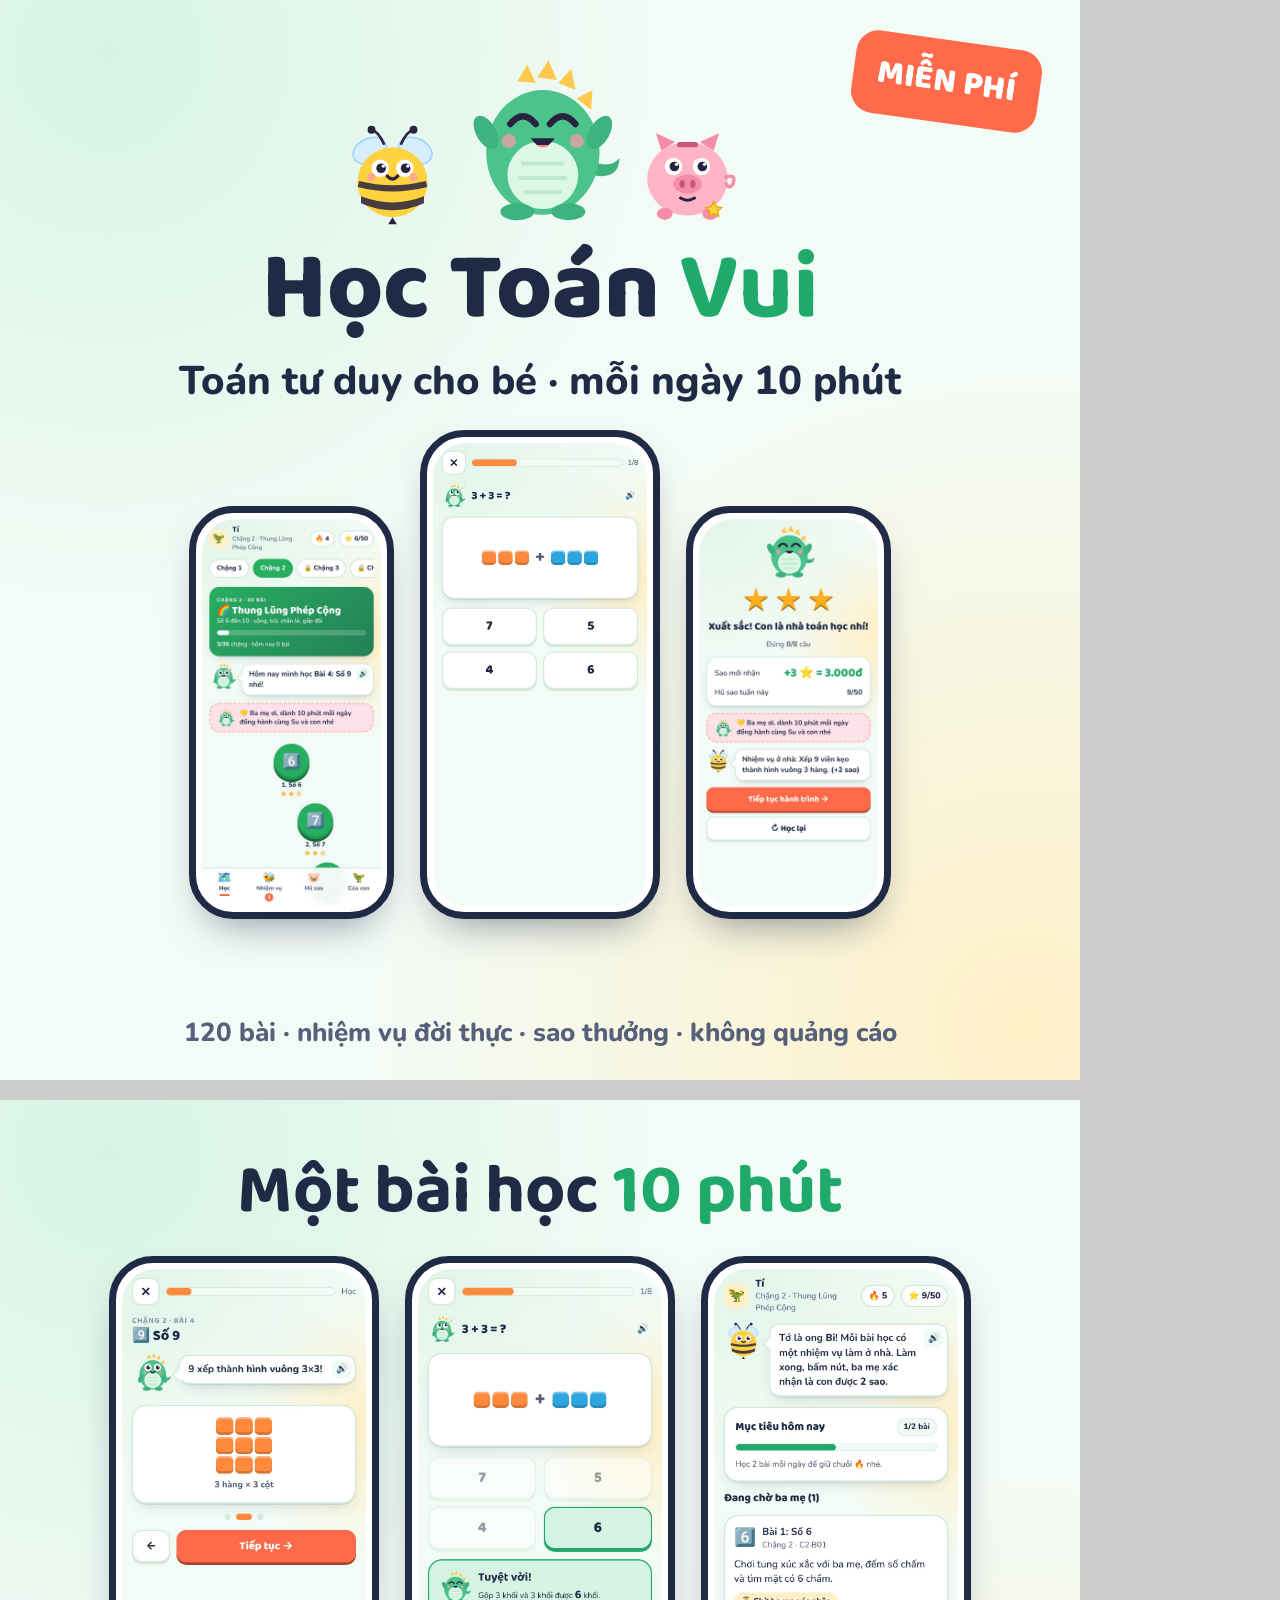
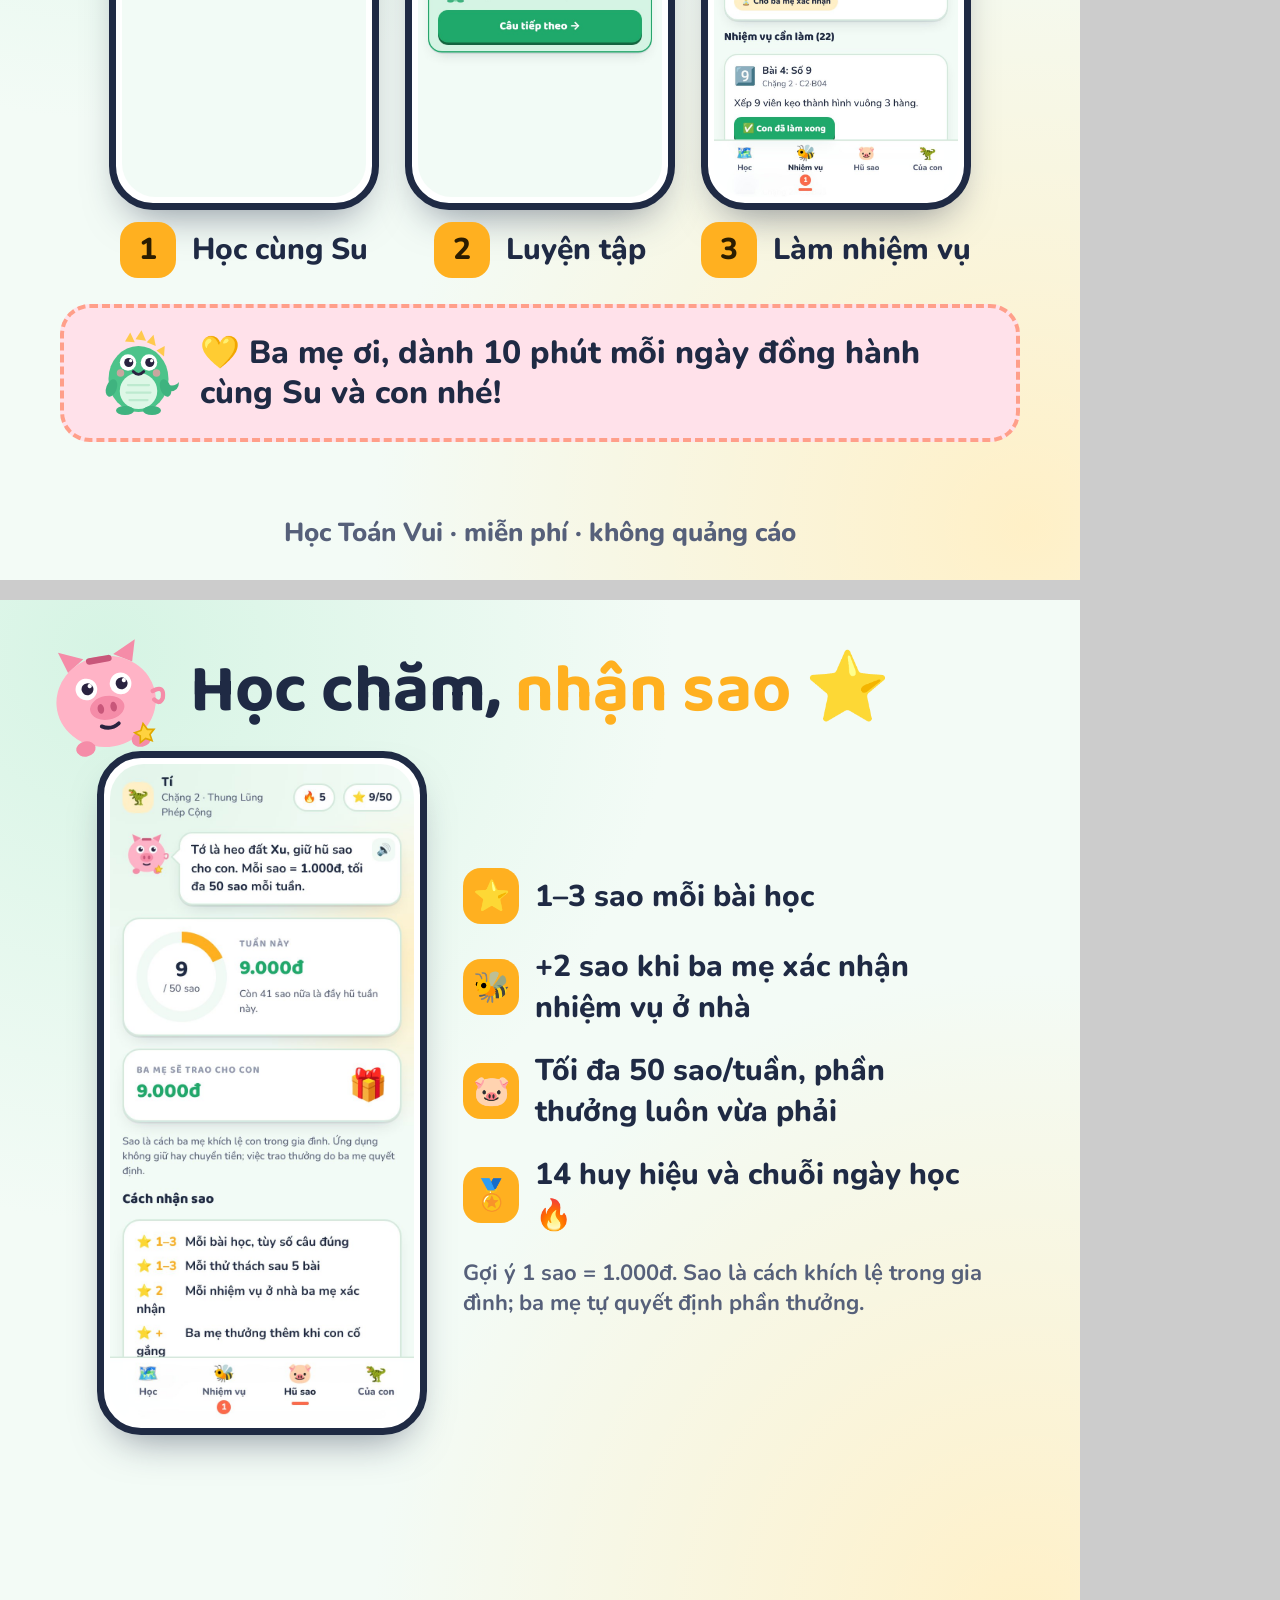
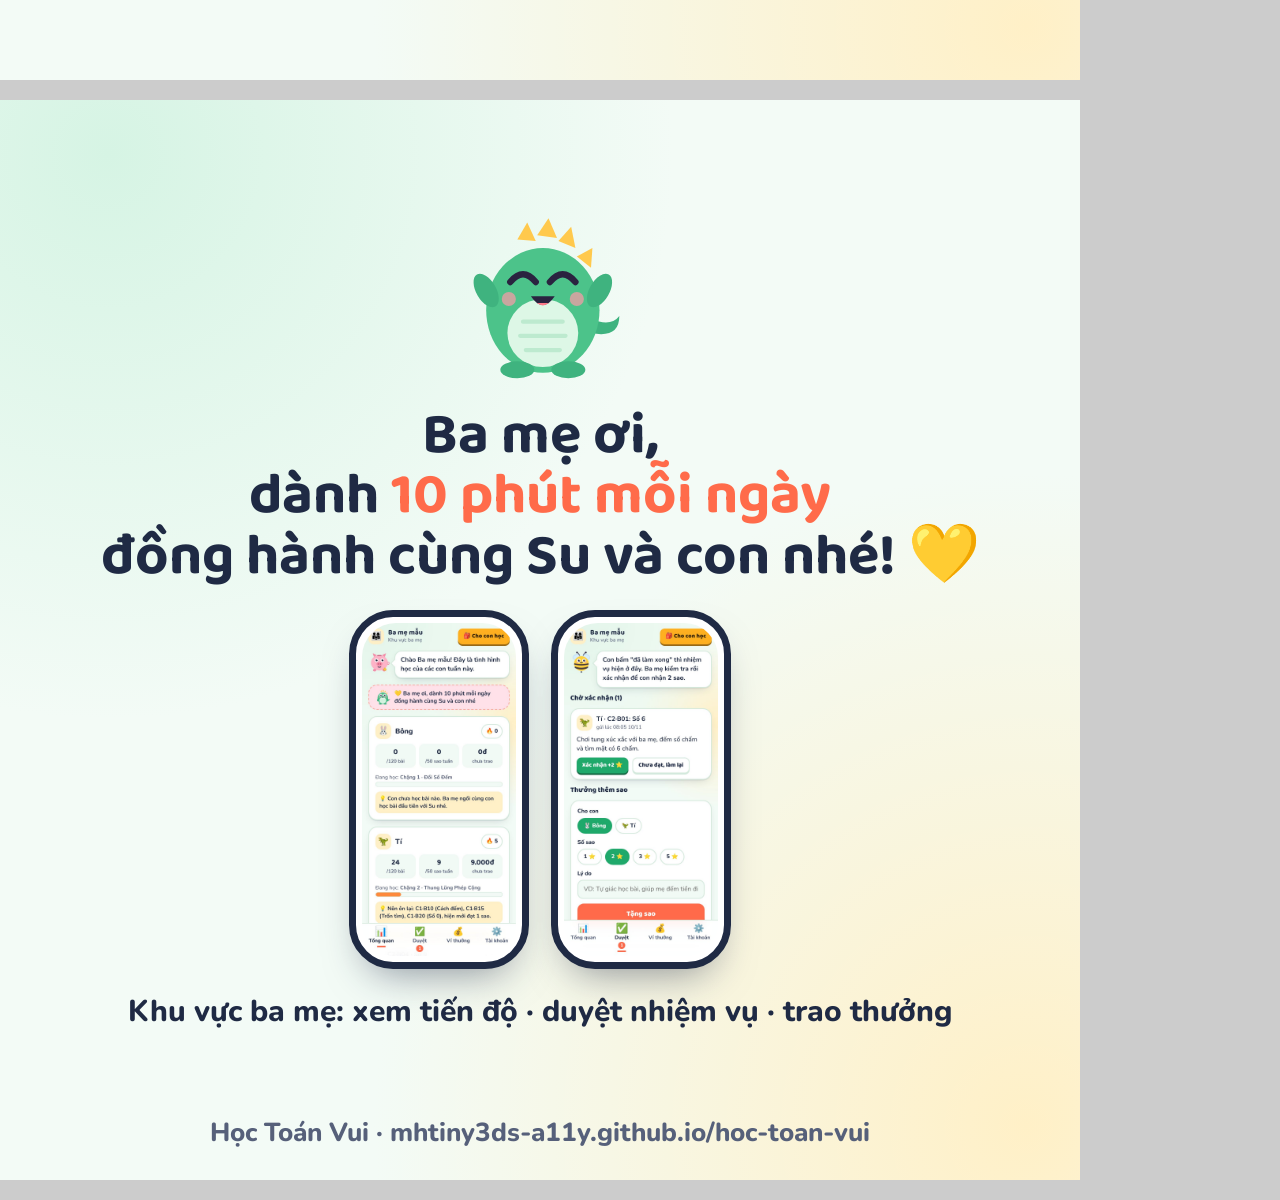
==== tai-lieu/nguon/facebook.html @ a7aebe3a "Thêm tài liệu: Hướng dẫn sử dụng, Giới thiệu (PDF) và bộ bài đăng Facebook - Hướng dẫn sử dụng 9 tra" ====
<!doctype html>
<html lang="vi"><head><meta charset="utf-8"><title>Ảnh Facebook Học Toán Vui</title>
<link rel="stylesheet" href="https://fonts.googleapis.com/css2?family=Baloo+2:wght@600;700;800&family=Nunito:wght@600;700;800&display=swap">
<style>
* { box-sizing: border-box; } body { margin: 0; background: #ccc; font-family: 'Nunito', sans-serif; color: #1F2A44; }
.slide { width: 1080px; height: 1080px; position: relative; overflow: hidden; display: flex; flex-direction: column; align-items: center; padding: 56px 60px;
  background: radial-gradient(circle at 10% 5%, #D6F4E4 0, transparent 40%), radial-gradient(circle at 95% 95%, #FFF0C7 0, transparent 45%), #F3FBF6; margin-bottom: 20px; }
h1, h2 { font-family: 'Baloo 2', sans-serif; margin: 0; line-height: 1.05; text-align: center; }
.brand { font-family: 'Baloo 2', sans-serif; font-size: 96px; font-weight: 800; line-height: 1; } .brand b { color: #1FAA6B; }
.tag { font-size: 40px; font-weight: 800; text-align: center; }
.pill { display: inline-block; padding: 12px 28px; border-radius: 99px; background: #1FAA6B; color: #fff; font-weight: 800; font-size: 30px; }
.phone { border-radius: 44px; border: 7px solid #1F2A44; padding: 6px; background: #fff; box-shadow: 0 20px 40px -18px #1F2A4488; }
.phone img { display: block; width: 100%; border-radius: 34px; }
.phones { display: flex; gap: 26px; align-items: flex-end; justify-content: center; }
.remind { display: flex; align-items: center; gap: 18px; padding: 20px 28px; border-radius: 30px; background: #FFE1EA; border: 4px dashed #FF9F8A; font-weight: 800; font-size: 32px; line-height: 1.25; }
.remind img { width: 90px; flex: none; }
.step { display: flex; align-items: center; gap: 16px; font-size: 30px; font-weight: 800; }
.step i { font-style: normal; display: grid; place-items: center; width: 56px; height: 56px; border-radius: 18px; background: #FFB020; color: #2B1D00; font-size: 30px; flex: none; }
.foot { position: absolute; bottom: 30px; left: 0; right: 0; text-align: center; font-weight: 800; font-size: 26px; color: #56607A; }
.badge { position: absolute; top: 40px; right: 40px; transform: rotate(8deg); background: #FF6B4A; color: #fff; font-family: 'Baloo 2', sans-serif; font-weight: 800; font-size: 34px; padding: 14px 24px; border-radius: 22px; }
</style></head>
<body>

<!-- 1. Ảnh chính -->
<div class="slide" id="s1" style="gap:16px">
  <div class="badge">MIỄN PHÍ</div>
  <div style="display:flex;align-items:flex-end;gap:10px"><img src="bi.svg" width="105"><img src="su.svg" width="170"><img src="xu.svg" width="105"></div>
  <div class="brand">Học Toán <b>Vui</b></div>
  <div class="tag">Toán tư duy cho bé · mỗi ngày 10 phút</div>
  <div class="phones" style="margin-top:6px">
    <div class="phone" style="width:205px"><img src="../anh/04-ban-do.jpg"></div>
    <div class="phone" style="width:240px"><img src="../anh/07-luyen-tap.jpg"></div>
    <div class="phone" style="width:205px"><img src="../anh/09-ket-qua.jpg"></div>
  </div>
  <div class="foot">120 bài · nhiệm vụ đời thực · sao thưởng · không quảng cáo</div>
</div>

<!-- 2. Một bài học 10 phút -->
<div class="slide" id="s2" style="gap:26px">
  <h1 style="font-size:70px">Một bài học <span style="color:#1FAA6B">10 phút</span></h1>
  <div class="phones">
    <div style="display:flex;flex-direction:column;align-items:center;gap:12px"><div class="phone" style="width:270px"><img src="../anh/06-hoc.jpg"></div><div class="step"><i>1</i>Học cùng Su</div></div>
    <div style="display:flex;flex-direction:column;align-items:center;gap:12px"><div class="phone" style="width:270px"><img src="../anh/08-dung-roi.jpg"></div><div class="step"><i>2</i>Luyện tập</div></div>
    <div style="display:flex;flex-direction:column;align-items:center;gap:12px"><div class="phone" style="width:270px"><img src="../anh/10-nhiem-vu.jpg"></div><div class="step"><i>3</i>Làm nhiệm vụ</div></div>
  </div>
  <div class="remind"><img src="su-happy.svg"><span>💛 Ba mẹ ơi, dành 10 phút mỗi ngày đồng hành cùng Su và con nhé!</span></div>
  <div class="foot">Học Toán Vui · miễn phí · không quảng cáo</div>
</div>

<!-- 3. Sao thưởng -->
<div class="slide" id="s3" style="gap:24px">
  <h1 style="font-size:68px">Học chăm, <span style="color:#FFB020">nhận sao</span> ⭐</h1>
  <div style="display:flex;gap:36px;align-items:center">
    <div class="phone" style="width:330px"><img src="../anh/11-hu-sao.jpg"></div>
    <div style="display:flex;flex-direction:column;gap:22px;max-width:520px">
      <div class="step"><i>⭐</i><span>1–3 sao mỗi bài học</span></div>
      <div class="step"><i>🐝</i><span>+2 sao khi ba mẹ xác nhận nhiệm vụ ở nhà</span></div>
      <div class="step"><i>🐷</i><span>Tối đa 50 sao/tuần, phần thưởng luôn vừa phải</span></div>
      <div class="step"><i>🏅</i><span>14 huy hiệu và chuỗi ngày học 🔥</span></div>
      <p style="font-size:22px;font-weight:700;color:#56607A;margin:0">Gợi ý 1 sao = 1.000đ. Sao là cách khích lệ trong gia đình; ba mẹ tự quyết định phần thưởng.</p>
    </div>
  </div>
  <img src="xu.svg" width="130" style="position:absolute;left:40px;top:30px;transform:rotate(-10deg)">
</div>

<!-- 4. Ba mẹ đồng hành -->
<div class="slide" id="s4" style="gap:22px;justify-content:center;padding-bottom:90px">
  <img src="su.svg" width="170">
  <h1 style="font-size:58px">Ba mẹ ơi,<br>dành <span style="color:#FF6B4A">10 phút mỗi ngày</span><br>đồng hành cùng Su và con nhé! 💛</h1>
  <div class="phones" style="gap:22px">
    <div class="phone" style="width:180px"><img src="../anh/12-ba-me-tong-quan.jpg"></div>
    <div class="phone" style="width:180px"><img src="../anh/13-duyet.jpg"></div>
  </div>
  <div class="tag" style="font-size:30px">Khu vực ba mẹ: xem tiến độ · duyệt nhiệm vụ · trao thưởng</div>
  <div class="foot">Học Toán Vui · mhtiny3ds-a11y.github.io/hoc-toan-vui</div>
</div>
</body></html>
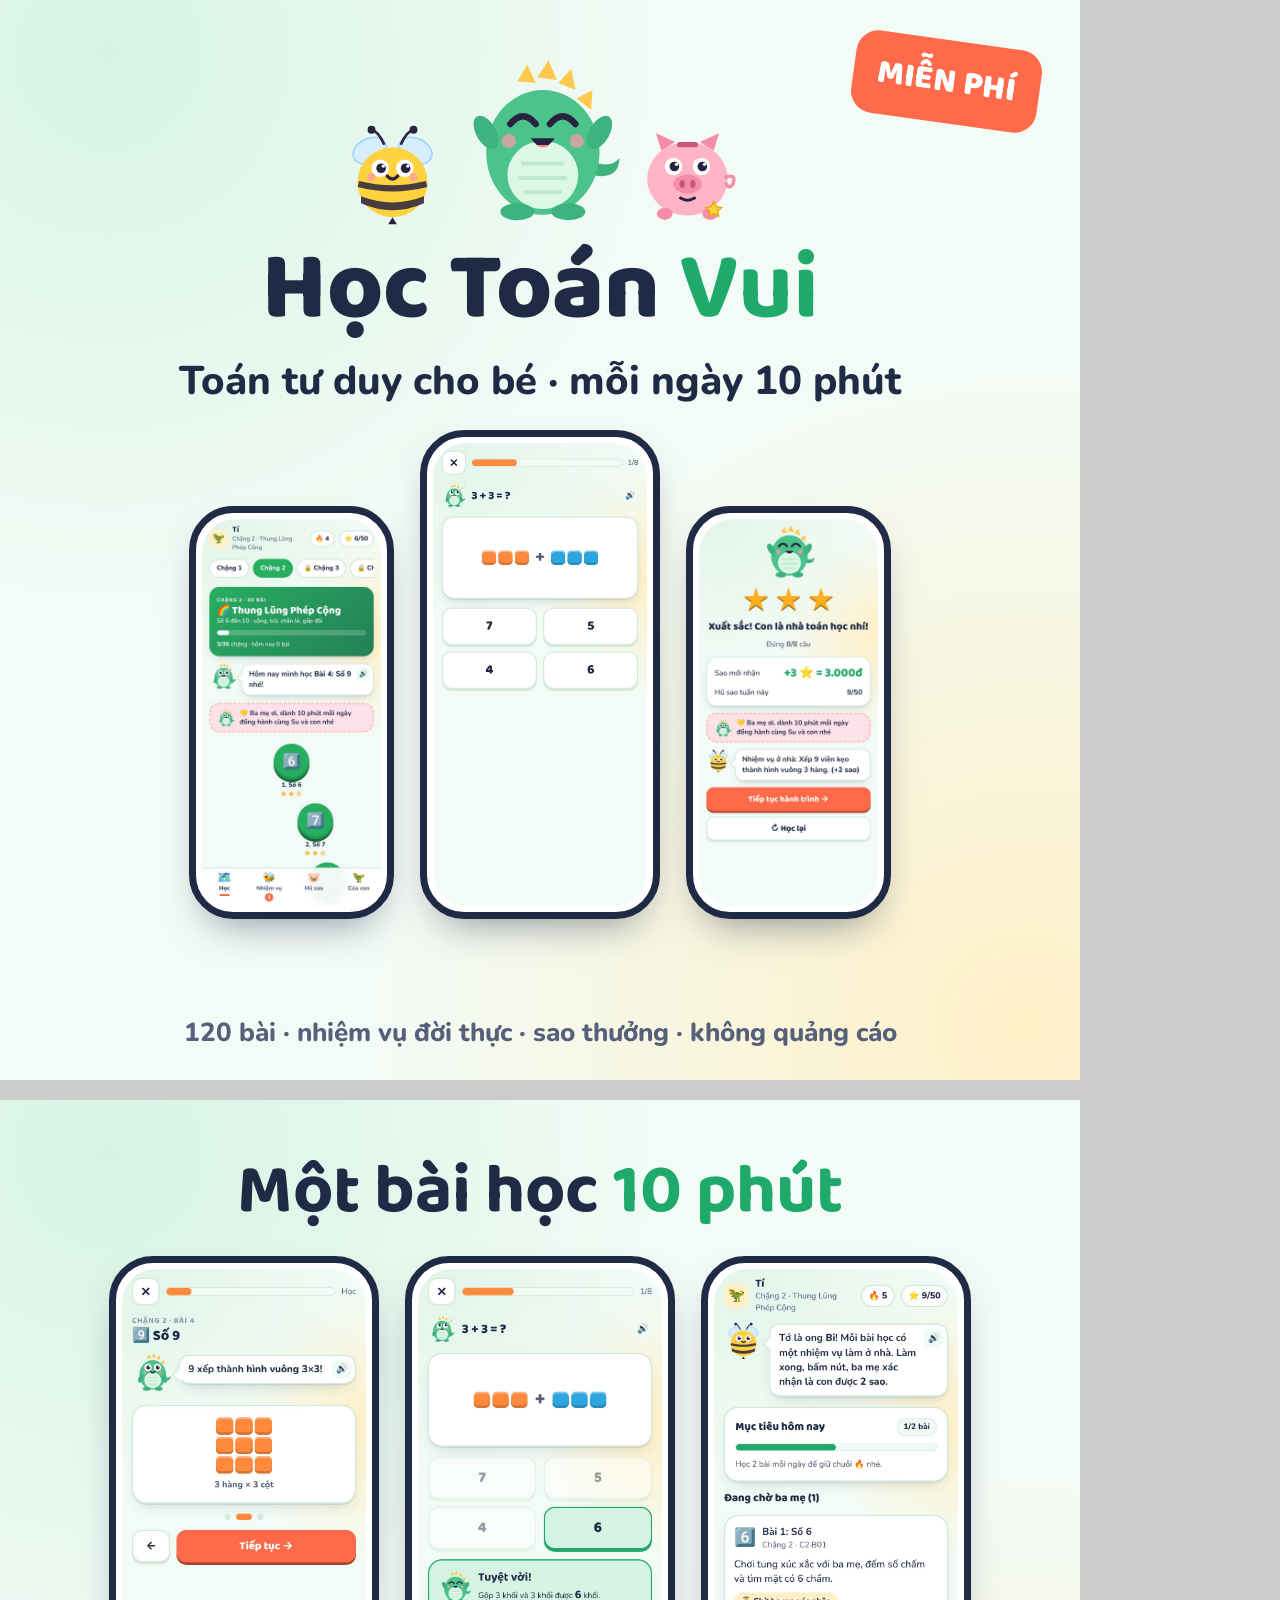
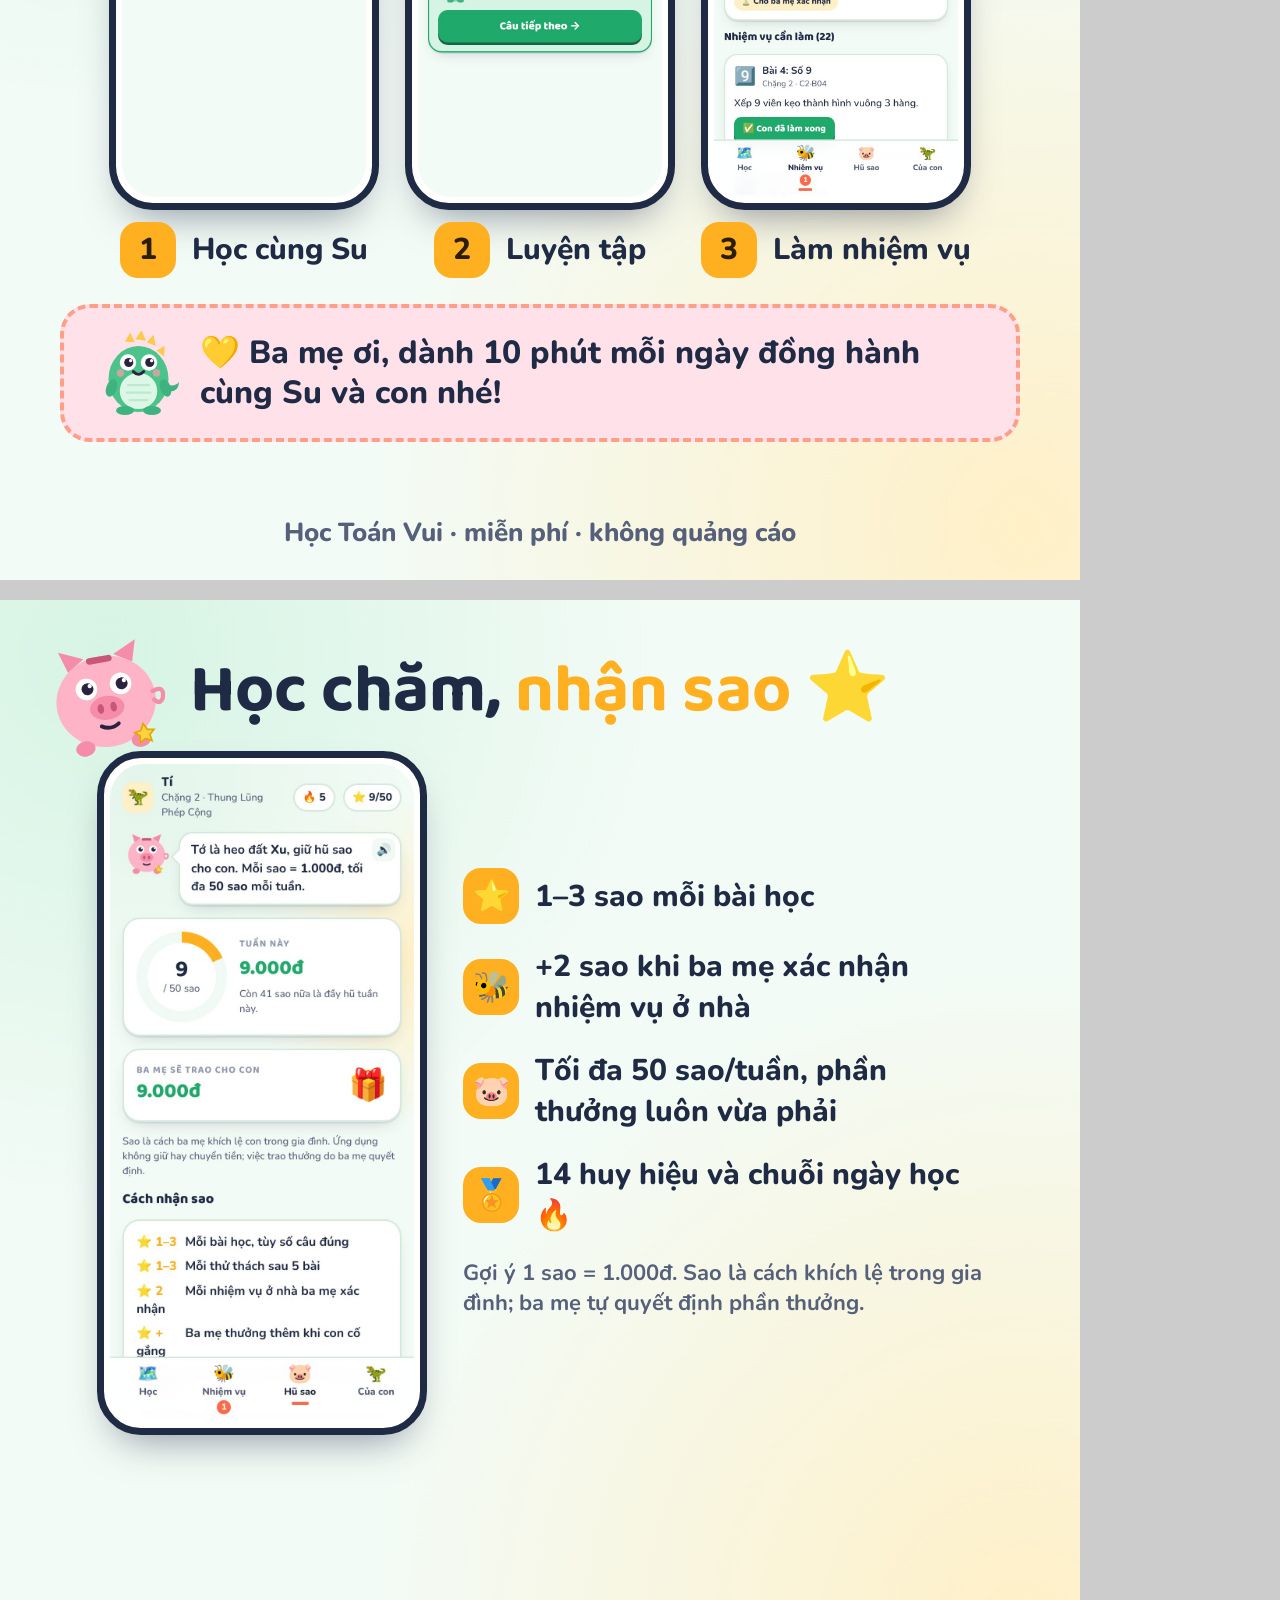
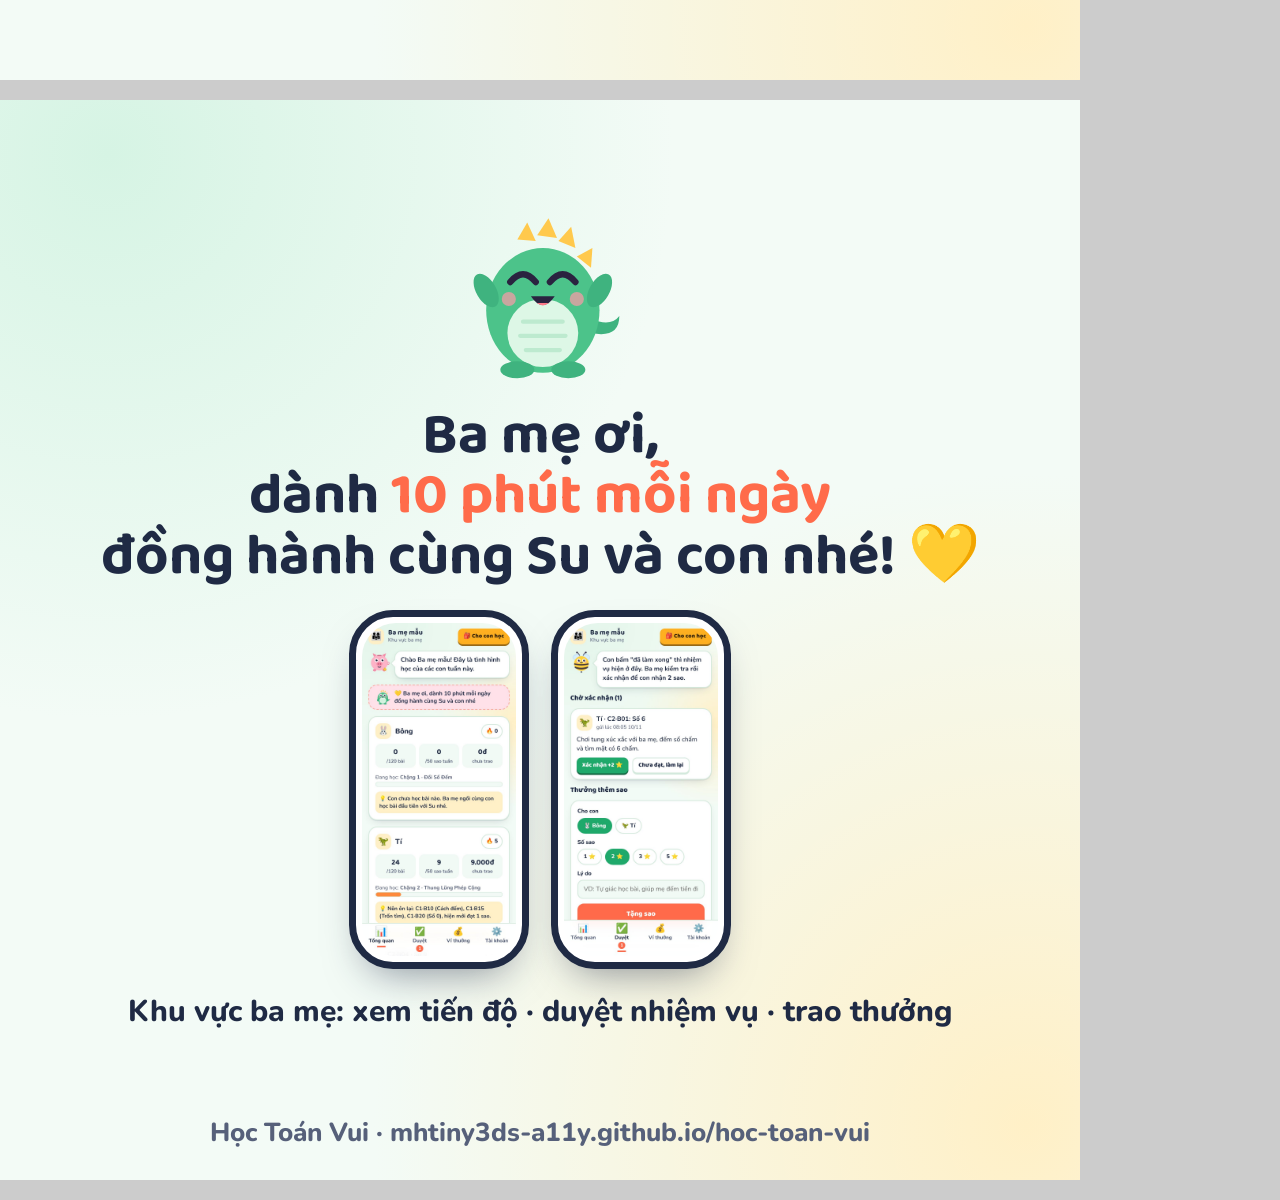
==== commit cf46f8f1: "Lưu sẵn font Baloo 2 và Nunito trong app, bỏ gọi Google Fonts - Thêm assets/fonts (latin, latin-ext," ====
--- a/tai-lieu/nguon/facebook.html
+++ b/tai-lieu/nguon/facebook.html
@@ -1,6 +1,6 @@
 <!doctype html>
 <html lang="vi"><head><meta charset="utf-8"><title>Ảnh Facebook Học Toán Vui</title>
-<link rel="stylesheet" href="https://fonts.googleapis.com/css2?family=Baloo+2:wght@600;700;800&family=Nunito:wght@600;700;800&display=swap">
+<link rel="stylesheet" href="../../css/fonts.css">
 <style>
 * { box-sizing: border-box; } body { margin: 0; background: #ccc; font-family: 'Nunito', sans-serif; color: #1F2A44; }
 .slide { width: 1080px; height: 1080px; position: relative; overflow: hidden; display: flex; flex-direction: column; align-items: center; padding: 56px 60px;
--- a/css/fonts.css
+++ b/css/fonts.css
@@ -0,0 +1,191 @@
+/* Font Baloo 2 và Nunito (SIL Open Font License 1.1) lưu sẵn trong app,
+   trình duyệt không cần gọi tới máy chủ Google Fonts. */
+/* vietnamese */
+@font-face {
+  font-family: 'Baloo 2';
+  font-style: normal;
+  font-weight: 600;
+  font-display: swap;
+  src: url(../assets/fonts/baloo2-vietnamese.woff2) format('woff2');
+  unicode-range: U+0102-0103, U+0110-0111, U+0128-0129, U+0168-0169, U+01A0-01A1, U+01AF-01B0, U+0300-0301, U+0303-0304, U+0308-0309, U+0323, U+0329, U+1EA0-1EF9, U+20AB;
+}
+/* latin-ext */
+@font-face {
+  font-family: 'Baloo 2';
+  font-style: normal;
+  font-weight: 600;
+  font-display: swap;
+  src: url(../assets/fonts/baloo2-latin-ext.woff2) format('woff2');
+  unicode-range: U+0100-02BA, U+02BD-02C5, U+02C7-02CC, U+02CE-02D7, U+02DD-02FF, U+0304, U+0308, U+0329, U+1D00-1DBF, U+1E00-1E9F, U+1EF2-1EFF, U+2020, U+20A0-20AB, U+20AD-20C4, U+2113, U+2C60-2C7F, U+A720-A7FF;
+}
+/* latin */
+@font-face {
+  font-family: 'Baloo 2';
+  font-style: normal;
+  font-weight: 600;
+  font-display: swap;
+  src: url(../assets/fonts/baloo2-latin.woff2) format('woff2');
+  unicode-range: U+0000-00FF, U+0131, U+0152-0153, U+02BB-02BC, U+02C6, U+02DA, U+02DC, U+0304, U+0308, U+0329, U+2000-206F, U+20AC, U+2122, U+2191, U+2193, U+2212, U+2215, U+FEFF, U+FFFD;
+}
+/* vietnamese */
+@font-face {
+  font-family: 'Baloo 2';
+  font-style: normal;
+  font-weight: 700;
+  font-display: swap;
+  src: url(../assets/fonts/baloo2-vietnamese.woff2) format('woff2');
+  unicode-range: U+0102-0103, U+0110-0111, U+0128-0129, U+0168-0169, U+01A0-01A1, U+01AF-01B0, U+0300-0301, U+0303-0304, U+0308-0309, U+0323, U+0329, U+1EA0-1EF9, U+20AB;
+}
+/* latin-ext */
+@font-face {
+  font-family: 'Baloo 2';
+  font-style: normal;
+  font-weight: 700;
+  font-display: swap;
+  src: url(../assets/fonts/baloo2-latin-ext.woff2) format('woff2');
+  unicode-range: U+0100-02BA, U+02BD-02C5, U+02C7-02CC, U+02CE-02D7, U+02DD-02FF, U+0304, U+0308, U+0329, U+1D00-1DBF, U+1E00-1E9F, U+1EF2-1EFF, U+2020, U+20A0-20AB, U+20AD-20C4, U+2113, U+2C60-2C7F, U+A720-A7FF;
+}
+/* latin */
+@font-face {
+  font-family: 'Baloo 2';
+  font-style: normal;
+  font-weight: 700;
+  font-display: swap;
+  src: url(../assets/fonts/baloo2-latin.woff2) format('woff2');
+  unicode-range: U+0000-00FF, U+0131, U+0152-0153, U+02BB-02BC, U+02C6, U+02DA, U+02DC, U+0304, U+0308, U+0329, U+2000-206F, U+20AC, U+2122, U+2191, U+2193, U+2212, U+2215, U+FEFF, U+FFFD;
+}
+/* vietnamese */
+@font-face {
+  font-family: 'Baloo 2';
+  font-style: normal;
+  font-weight: 800;
+  font-display: swap;
+  src: url(../assets/fonts/baloo2-vietnamese.woff2) format('woff2');
+  unicode-range: U+0102-0103, U+0110-0111, U+0128-0129, U+0168-0169, U+01A0-01A1, U+01AF-01B0, U+0300-0301, U+0303-0304, U+0308-0309, U+0323, U+0329, U+1EA0-1EF9, U+20AB;
+}
+/* latin-ext */
+@font-face {
+  font-family: 'Baloo 2';
+  font-style: normal;
+  font-weight: 800;
+  font-display: swap;
+  src: url(../assets/fonts/baloo2-latin-ext.woff2) format('woff2');
+  unicode-range: U+0100-02BA, U+02BD-02C5, U+02C7-02CC, U+02CE-02D7, U+02DD-02FF, U+0304, U+0308, U+0329, U+1D00-1DBF, U+1E00-1E9F, U+1EF2-1EFF, U+2020, U+20A0-20AB, U+20AD-20C4, U+2113, U+2C60-2C7F, U+A720-A7FF;
+}
+/* latin */
+@font-face {
+  font-family: 'Baloo 2';
+  font-style: normal;
+  font-weight: 800;
+  font-display: swap;
+  src: url(../assets/fonts/baloo2-latin.woff2) format('woff2');
+  unicode-range: U+0000-00FF, U+0131, U+0152-0153, U+02BB-02BC, U+02C6, U+02DA, U+02DC, U+0304, U+0308, U+0329, U+2000-206F, U+20AC, U+2122, U+2191, U+2193, U+2212, U+2215, U+FEFF, U+FFFD;
+}
+/* vietnamese */
+@font-face {
+  font-family: 'Nunito';
+  font-style: normal;
+  font-weight: 500;
+  font-display: swap;
+  src: url(../assets/fonts/nunito-vietnamese.woff2) format('woff2');
+  unicode-range: U+0102-0103, U+0110-0111, U+0128-0129, U+0168-0169, U+01A0-01A1, U+01AF-01B0, U+0300-0301, U+0303-0304, U+0308-0309, U+0323, U+0329, U+1EA0-1EF9, U+20AB;
+}
+/* latin-ext */
+@font-face {
+  font-family: 'Nunito';
+  font-style: normal;
+  font-weight: 500;
+  font-display: swap;
+  src: url(../assets/fonts/nunito-latin-ext.woff2) format('woff2');
+  unicode-range: U+0100-02BA, U+02BD-02C5, U+02C7-02CC, U+02CE-02D7, U+02DD-02FF, U+0304, U+0308, U+0329, U+1D00-1DBF, U+1E00-1E9F, U+1EF2-1EFF, U+2020, U+20A0-20AB, U+20AD-20C4, U+2113, U+2C60-2C7F, U+A720-A7FF;
+}
+/* latin */
+@font-face {
+  font-family: 'Nunito';
+  font-style: normal;
+  font-weight: 500;
+  font-display: swap;
+  src: url(../assets/fonts/nunito-latin.woff2) format('woff2');
+  unicode-range: U+0000-00FF, U+0131, U+0152-0153, U+02BB-02BC, U+02C6, U+02DA, U+02DC, U+0304, U+0308, U+0329, U+2000-206F, U+20AC, U+2122, U+2191, U+2193, U+2212, U+2215, U+FEFF, U+FFFD;
+}
+/* vietnamese */
+@font-face {
+  font-family: 'Nunito';
+  font-style: normal;
+  font-weight: 600;
+  font-display: swap;
+  src: url(../assets/fonts/nunito-vietnamese.woff2) format('woff2');
+  unicode-range: U+0102-0103, U+0110-0111, U+0128-0129, U+0168-0169, U+01A0-01A1, U+01AF-01B0, U+0300-0301, U+0303-0304, U+0308-0309, U+0323, U+0329, U+1EA0-1EF9, U+20AB;
+}
+/* latin-ext */
+@font-face {
+  font-family: 'Nunito';
+  font-style: normal;
+  font-weight: 600;
+  font-display: swap;
+  src: url(../assets/fonts/nunito-latin-ext.woff2) format('woff2');
+  unicode-range: U+0100-02BA, U+02BD-02C5, U+02C7-02CC, U+02CE-02D7, U+02DD-02FF, U+0304, U+0308, U+0329, U+1D00-1DBF, U+1E00-1E9F, U+1EF2-1EFF, U+2020, U+20A0-20AB, U+20AD-20C4, U+2113, U+2C60-2C7F, U+A720-A7FF;
+}
+/* latin */
+@font-face {
+  font-family: 'Nunito';
+  font-style: normal;
+  font-weight: 600;
+  font-display: swap;
+  src: url(../assets/fonts/nunito-latin.woff2) format('woff2');
+  unicode-range: U+0000-00FF, U+0131, U+0152-0153, U+02BB-02BC, U+02C6, U+02DA, U+02DC, U+0304, U+0308, U+0329, U+2000-206F, U+20AC, U+2122, U+2191, U+2193, U+2212, U+2215, U+FEFF, U+FFFD;
+}
+/* vietnamese */
+@font-face {
+  font-family: 'Nunito';
+  font-style: normal;
+  font-weight: 700;
+  font-display: swap;
+  src: url(../assets/fonts/nunito-vietnamese.woff2) format('woff2');
+  unicode-range: U+0102-0103, U+0110-0111, U+0128-0129, U+0168-0169, U+01A0-01A1, U+01AF-01B0, U+0300-0301, U+0303-0304, U+0308-0309, U+0323, U+0329, U+1EA0-1EF9, U+20AB;
+}
+/* latin-ext */
+@font-face {
+  font-family: 'Nunito';
+  font-style: normal;
+  font-weight: 700;
+  font-display: swap;
+  src: url(../assets/fonts/nunito-latin-ext.woff2) format('woff2');
+  unicode-range: U+0100-02BA, U+02BD-02C5, U+02C7-02CC, U+02CE-02D7, U+02DD-02FF, U+0304, U+0308, U+0329, U+1D00-1DBF, U+1E00-1E9F, U+1EF2-1EFF, U+2020, U+20A0-20AB, U+20AD-20C4, U+2113, U+2C60-2C7F, U+A720-A7FF;
+}
+/* latin */
+@font-face {
+  font-family: 'Nunito';
+  font-style: normal;
+  font-weight: 700;
+  font-display: swap;
+  src: url(../assets/fonts/nunito-latin.woff2) format('woff2');
+  unicode-range: U+0000-00FF, U+0131, U+0152-0153, U+02BB-02BC, U+02C6, U+02DA, U+02DC, U+0304, U+0308, U+0329, U+2000-206F, U+20AC, U+2122, U+2191, U+2193, U+2212, U+2215, U+FEFF, U+FFFD;
+}
+/* vietnamese */
+@font-face {
+  font-family: 'Nunito';
+  font-style: normal;
+  font-weight: 800;
+  font-display: swap;
+  src: url(../assets/fonts/nunito-vietnamese.woff2) format('woff2');
+  unicode-range: U+0102-0103, U+0110-0111, U+0128-0129, U+0168-0169, U+01A0-01A1, U+01AF-01B0, U+0300-0301, U+0303-0304, U+0308-0309, U+0323, U+0329, U+1EA0-1EF9, U+20AB;
+}
+/* latin-ext */
+@font-face {
+  font-family: 'Nunito';
+  font-style: normal;
+  font-weight: 800;
+  font-display: swap;
+  src: url(../assets/fonts/nunito-latin-ext.woff2) format('woff2');
+  unicode-range: U+0100-02BA, U+02BD-02C5, U+02C7-02CC, U+02CE-02D7, U+02DD-02FF, U+0304, U+0308, U+0329, U+1D00-1DBF, U+1E00-1E9F, U+1EF2-1EFF, U+2020, U+20A0-20AB, U+20AD-20C4, U+2113, U+2C60-2C7F, U+A720-A7FF;
+}
+/* latin */
+@font-face {
+  font-family: 'Nunito';
+  font-style: normal;
+  font-weight: 800;
+  font-display: swap;
+  src: url(../assets/fonts/nunito-latin.woff2) format('woff2');
+  unicode-range: U+0000-00FF, U+0131, U+0152-0153, U+02BB-02BC, U+02C6, U+02DA, U+02DC, U+0304, U+0308, U+0329, U+2000-206F, U+20AC, U+2122, U+2191, U+2193, U+2212, U+2215, U+FEFF, U+FFFD;
+}
